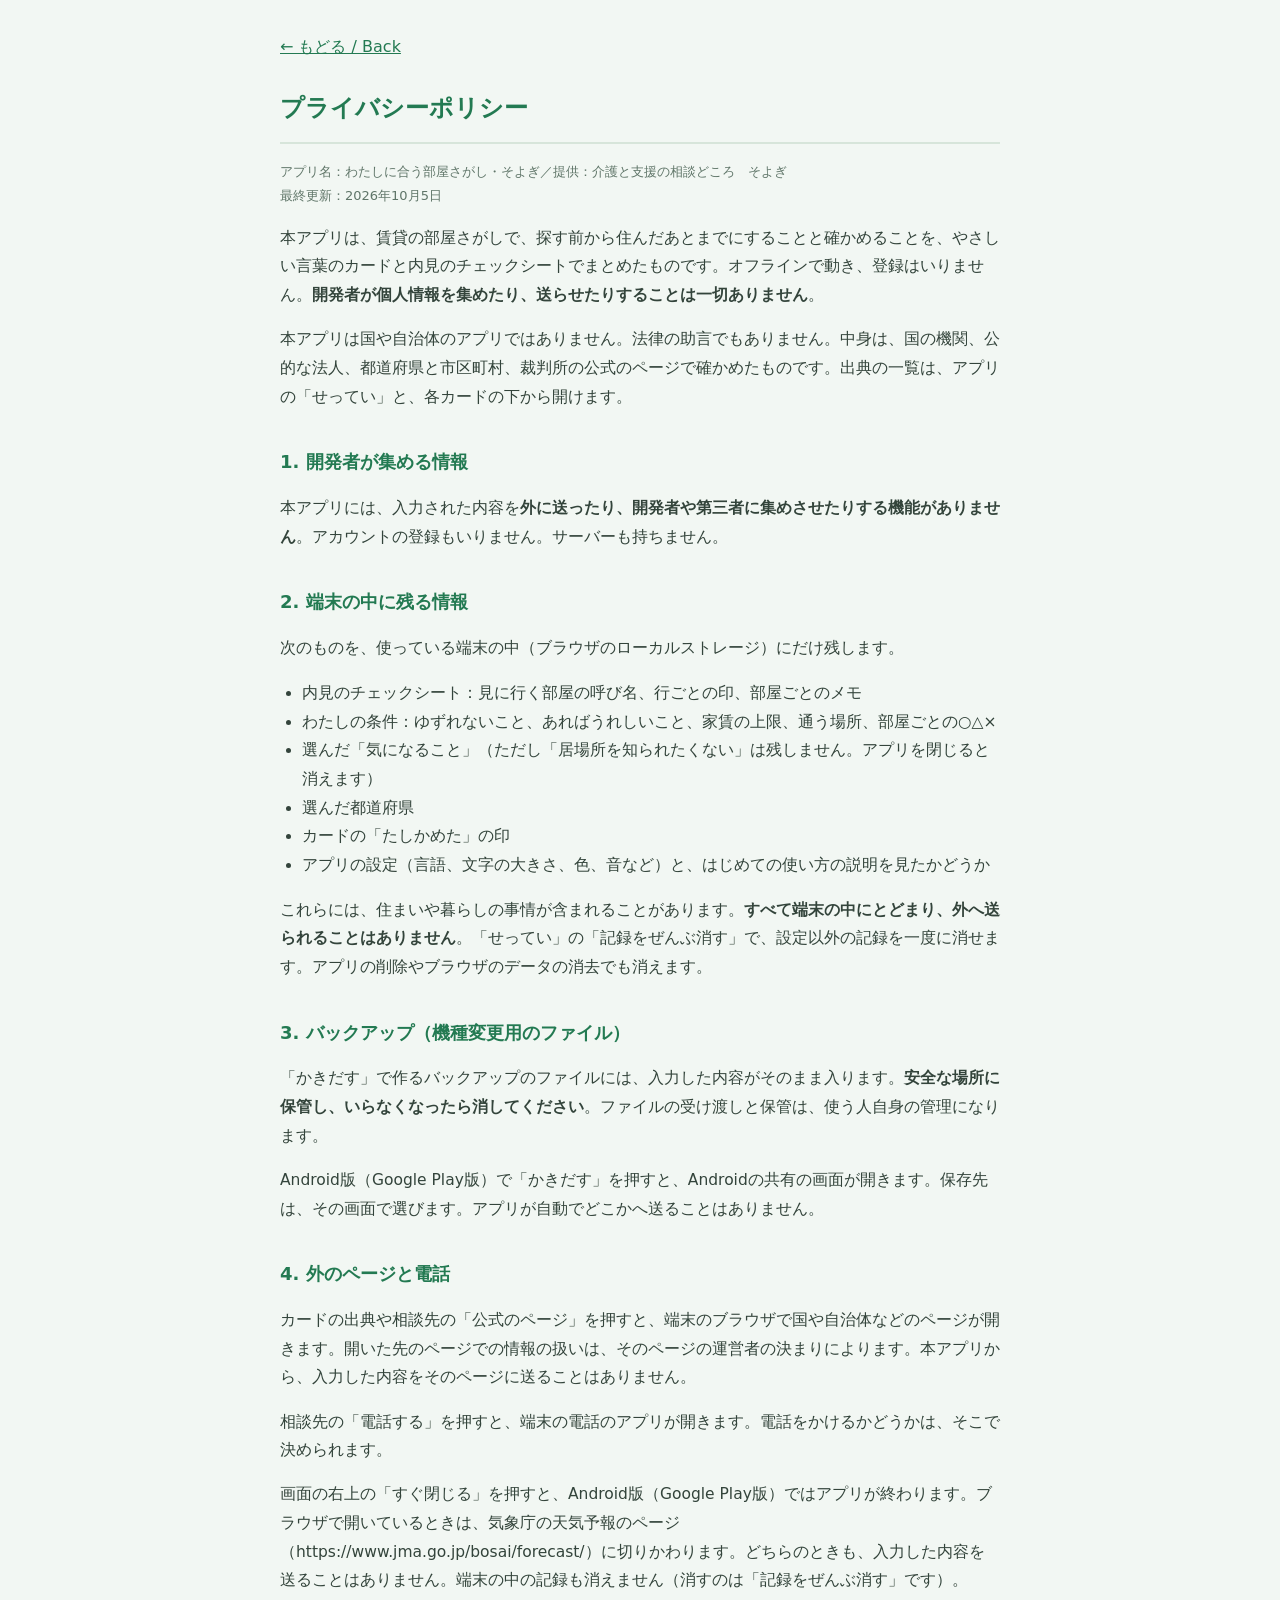
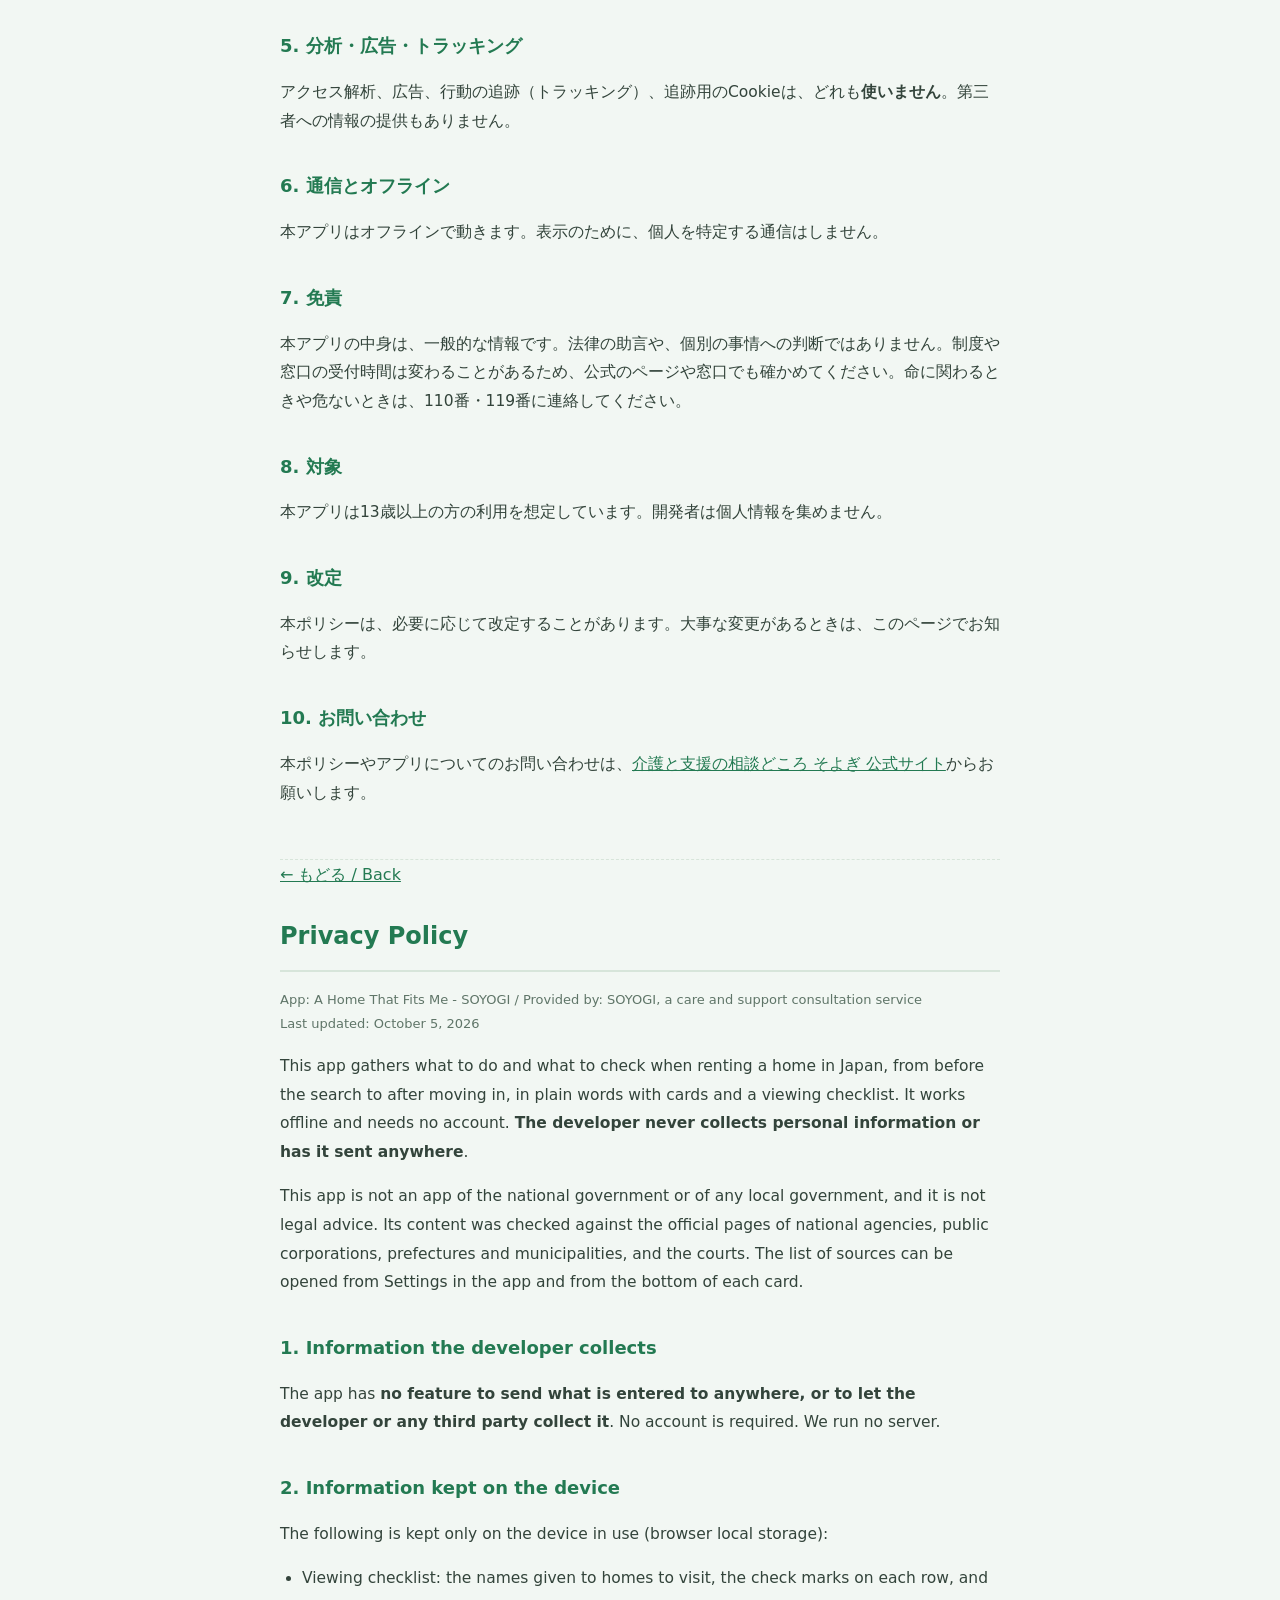
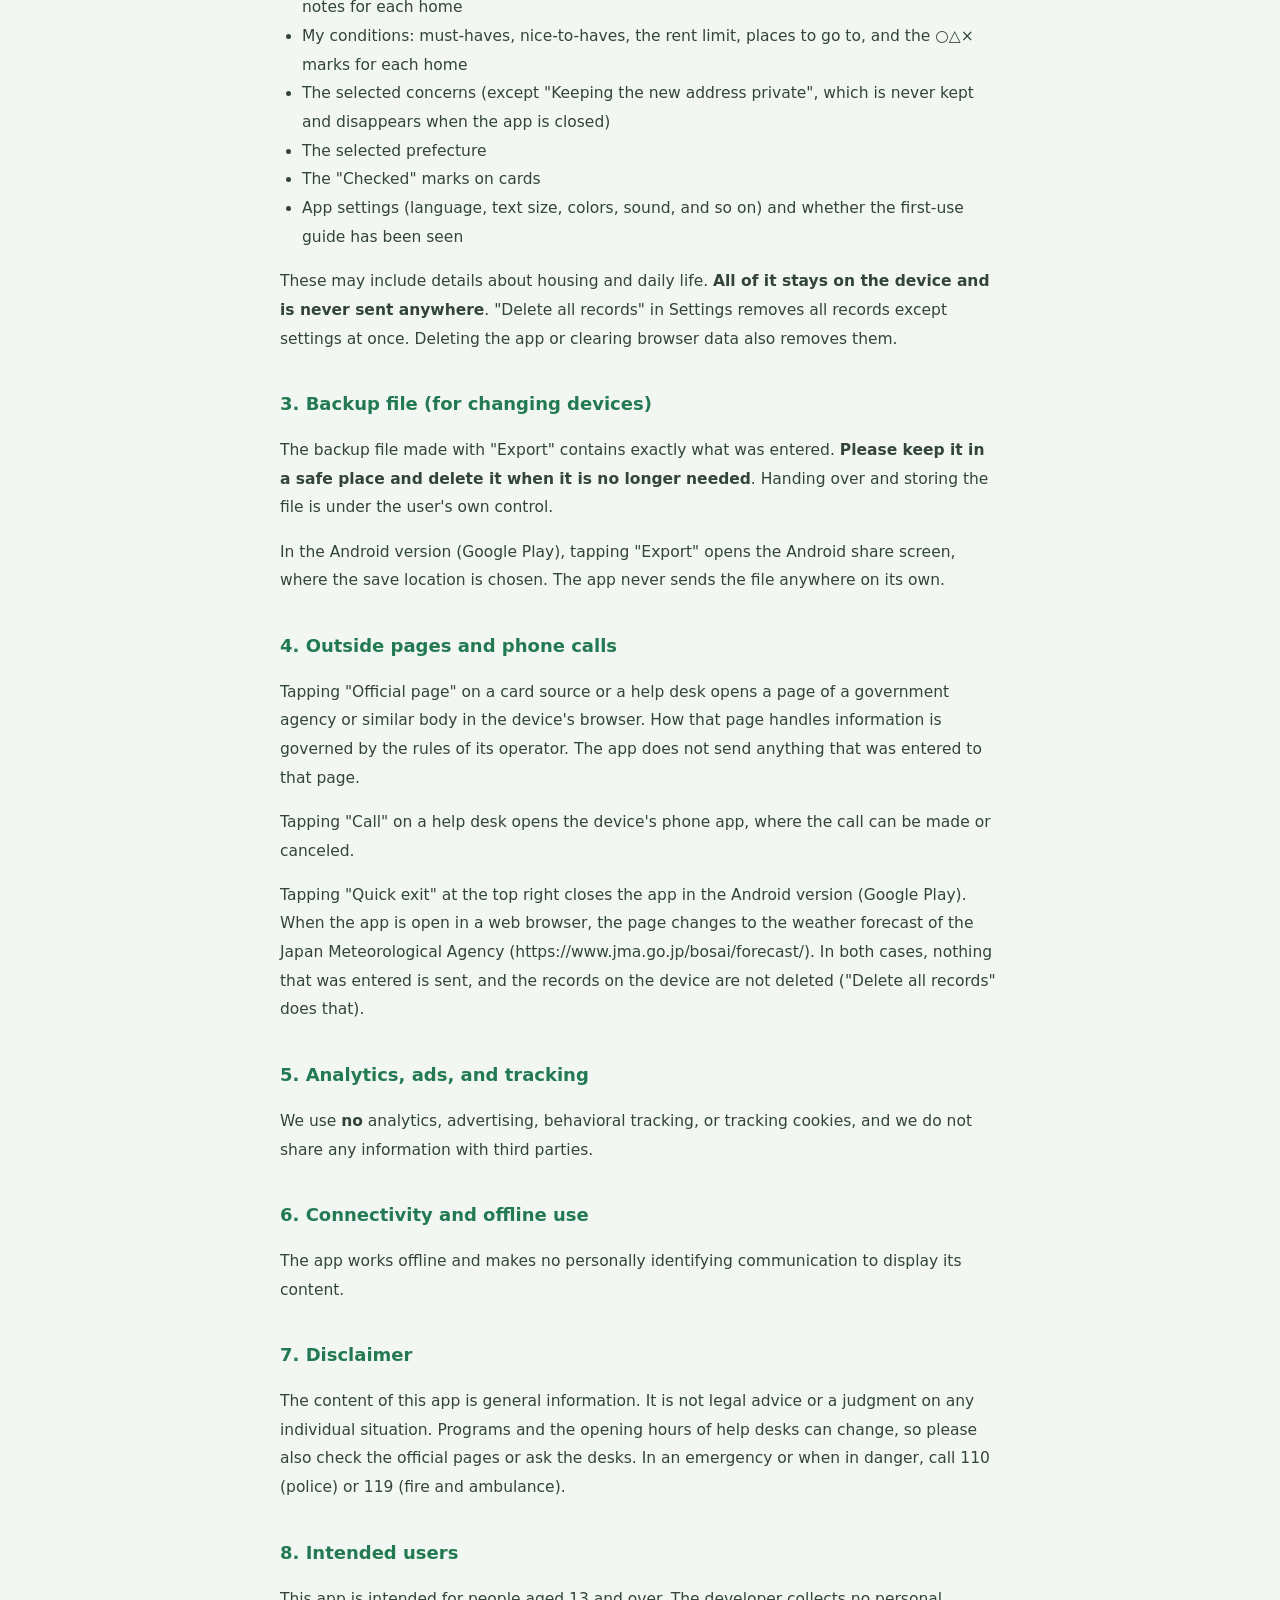
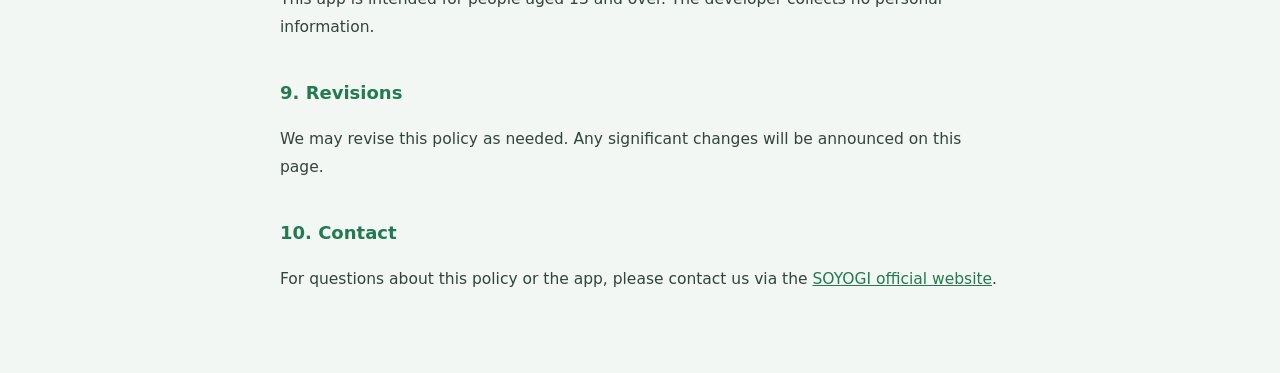
==== privacy.html @ 3fc8c279 "わたしに合う部屋さがし・そよぎ Web版 0.1.0 を公開 本体(非公開)から node _sync_web.js で作ったもの。Play版と同じ中身。日本語と英語。  Co-Authored-By" ====
<!DOCTYPE html>
<html lang="ja">
<head>
<meta charset="UTF-8">
<meta name="viewport" content="width=device-width, initial-scale=1.0">
<meta name="theme-color" content="#2e9e6b">
<title>プライバシーポリシー｜わたしに合う部屋さがし・そよぎ</title>
<style>
  :root{ --brand:#237a52; --ink:#33443b; --soft:#5f7568; --line:#d7e5da; --bg:#f2f7f3; }
  *{box-sizing:border-box;}
  body{ margin:0; background:var(--bg); color:var(--ink); font-family:"Hiragino Kaku Gothic ProN","Yu Gothic UI","Noto Sans JP","Segoe UI",system-ui,sans-serif; line-height:1.85; }
  main{ max-width:760px; margin:0 auto; padding:32px 20px 64px; }
  h1{ font-size:24px; color:var(--brand); border-bottom:2px solid var(--line); padding-bottom:12px; }
  h2{ font-size:18px; color:var(--brand); margin-top:34px; }
  p,li{ font-size:15.5px; }
  ul{ padding-left:22px; }
  .meta{ color:var(--soft); font-size:13px; }
  .back{ display:inline-block; margin-bottom:8px; color:var(--brand); }
  .lang-sep{ margin:52px 0 0; border:0; border-top:1px dashed var(--line); }
  a{ color:var(--brand); }
</style>
</head>
<body>
<main>
  <a class="back" href="./">← もどる / Back</a>
  <h1>プライバシーポリシー</h1>
  <p class="meta">アプリ名：わたしに合う部屋さがし・そよぎ／提供：介護と支援の相談どころ　そよぎ<br>最終更新：2026年10月5日</p>

  <p>本アプリは、賃貸の部屋さがしで、探す前から住んだあとまでにすることと確かめることを、やさしい言葉のカードと内見のチェックシートでまとめたものです。オフラインで動き、登録はいりません。<strong>開発者が個人情報を集めたり、送らせたりすることは一切ありません</strong>。</p>
  <p>本アプリは国や自治体のアプリではありません。法律の助言でもありません。中身は、国の機関、公的な法人、都道府県と市区町村、裁判所の公式のページで確かめたものです。出典の一覧は、アプリの「せってい」と、各カードの下から開けます。</p>

  <h2>1. 開発者が集める情報</h2>
  <p>本アプリには、入力された内容を<strong>外に送ったり、開発者や第三者に集めさせたりする機能がありません</strong>。アカウントの登録もいりません。サーバーも持ちません。</p>

  <h2>2. 端末の中に残る情報</h2>
  <p>次のものを、使っている端末の中（ブラウザのローカルストレージ）にだけ残します。</p>
  <ul>
    <li>内見のチェックシート：見に行く部屋の呼び名、行ごとの印、部屋ごとのメモ</li>
    <li>わたしの条件：ゆずれないこと、あればうれしいこと、家賃の上限、通う場所、部屋ごとの○△×</li>
    <li>選んだ「気になること」（ただし「居場所を知られたくない」は残しません。アプリを閉じると消えます）</li>
    <li>選んだ都道府県</li>
    <li>カードの「たしかめた」の印</li>
    <li>アプリの設定（言語、文字の大きさ、色、音など）と、はじめての使い方の説明を見たかどうか</li>
  </ul>
  <p>これらには、住まいや暮らしの事情が含まれることがあります。<strong>すべて端末の中にとどまり、外へ送られることはありません</strong>。「せってい」の「記録をぜんぶ消す」で、設定以外の記録を一度に消せます。アプリの削除やブラウザのデータの消去でも消えます。</p>

  <h2>3. バックアップ（機種変更用のファイル）</h2>
  <p>「かきだす」で作るバックアップのファイルには、入力した内容がそのまま入ります。<strong>安全な場所に保管し、いらなくなったら消してください</strong>。ファイルの受け渡しと保管は、使う人自身の管理になります。</p>
  <p>Android版（Google Play版）で「かきだす」を押すと、Androidの共有の画面が開きます。保存先は、その画面で選びます。アプリが自動でどこかへ送ることはありません。</p>

  <h2>4. 外のページと電話</h2>
  <p>カードの出典や相談先の「公式のページ」を押すと、端末のブラウザで国や自治体などのページが開きます。開いた先のページでの情報の扱いは、そのページの運営者の決まりによります。本アプリから、入力した内容をそのページに送ることはありません。</p>
  <p>相談先の「電話する」を押すと、端末の電話のアプリが開きます。電話をかけるかどうかは、そこで決められます。</p>
  <p>画面の右上の「すぐ閉じる」を押すと、Android版（Google Play版）ではアプリが終わります。ブラウザで開いているときは、気象庁の天気予報のページ（https://www.jma.go.jp/bosai/forecast/）に切りかわります。どちらのときも、入力した内容を送ることはありません。端末の中の記録も消えません（消すのは「記録をぜんぶ消す」です）。</p>

  <h2>5. 分析・広告・トラッキング</h2>
  <p>アクセス解析、広告、行動の追跡（トラッキング）、追跡用のCookieは、どれも<strong>使いません</strong>。第三者への情報の提供もありません。</p>

  <h2>6. 通信とオフライン</h2>
  <p>本アプリはオフラインで動きます。表示のために、個人を特定する通信はしません。</p>

  <h2>7. 免責</h2>
  <p>本アプリの中身は、一般的な情報です。法律の助言や、個別の事情への判断ではありません。制度や窓口の受付時間は変わることがあるため、公式のページや窓口でも確かめてください。命に関わるときや危ないときは、110番・119番に連絡してください。</p>

  <h2>8. 対象</h2>
  <p>本アプリは13歳以上の方の利用を想定しています。開発者は個人情報を集めません。</p>

  <h2>9. 改定</h2>
  <p>本ポリシーは、必要に応じて改定することがあります。大事な変更があるときは、このページでお知らせします。</p>

  <h2>10. お問い合わせ</h2>
  <p>本ポリシーやアプリについてのお問い合わせは、<a href="https://soudansoyogi.com/" target="_blank" rel="noopener noreferrer">介護と支援の相談どころ そよぎ 公式サイト</a>からお願いします。</p>

  <hr class="lang-sep">

  <a class="back" href="./">← もどる / Back</a>
  <h1>Privacy Policy</h1>
  <p class="meta">App: A Home That Fits Me - SOYOGI / Provided by: SOYOGI, a care and support consultation service<br>Last updated: October 5, 2026</p>

  <p>This app gathers what to do and what to check when renting a home in Japan, from before the search to after moving in, in plain words with cards and a viewing checklist. It works offline and needs no account. <strong>The developer never collects personal information or has it sent anywhere</strong>.</p>
  <p>This app is not an app of the national government or of any local government, and it is not legal advice. Its content was checked against the official pages of national agencies, public corporations, prefectures and municipalities, and the courts. The list of sources can be opened from Settings in the app and from the bottom of each card.</p>

  <h2>1. Information the developer collects</h2>
  <p>The app has <strong>no feature to send what is entered to anywhere, or to let the developer or any third party collect it</strong>. No account is required. We run no server.</p>

  <h2>2. Information kept on the device</h2>
  <p>The following is kept only on the device in use (browser local storage):</p>
  <ul>
    <li>Viewing checklist: the names given to homes to visit, the check marks on each row, and notes for each home</li>
    <li>My conditions: must-haves, nice-to-haves, the rent limit, places to go to, and the ○△× marks for each home</li>
    <li>The selected concerns (except "Keeping the new address private", which is never kept and disappears when the app is closed)</li>
    <li>The selected prefecture</li>
    <li>The "Checked" marks on cards</li>
    <li>App settings (language, text size, colors, sound, and so on) and whether the first-use guide has been seen</li>
  </ul>
  <p>These may include details about housing and daily life. <strong>All of it stays on the device and is never sent anywhere</strong>. "Delete all records" in Settings removes all records except settings at once. Deleting the app or clearing browser data also removes them.</p>

  <h2>3. Backup file (for changing devices)</h2>
  <p>The backup file made with "Export" contains exactly what was entered. <strong>Please keep it in a safe place and delete it when it is no longer needed</strong>. Handing over and storing the file is under the user's own control.</p>
  <p>In the Android version (Google Play), tapping "Export" opens the Android share screen, where the save location is chosen. The app never sends the file anywhere on its own.</p>

  <h2>4. Outside pages and phone calls</h2>
  <p>Tapping "Official page" on a card source or a help desk opens a page of a government agency or similar body in the device's browser. How that page handles information is governed by the rules of its operator. The app does not send anything that was entered to that page.</p>
  <p>Tapping "Call" on a help desk opens the device's phone app, where the call can be made or canceled.</p>
  <p>Tapping "Quick exit" at the top right closes the app in the Android version (Google Play). When the app is open in a web browser, the page changes to the weather forecast of the Japan Meteorological Agency (https://www.jma.go.jp/bosai/forecast/). In both cases, nothing that was entered is sent, and the records on the device are not deleted ("Delete all records" does that).</p>

  <h2>5. Analytics, ads, and tracking</h2>
  <p>We use <strong>no</strong> analytics, advertising, behavioral tracking, or tracking cookies, and we do not share any information with third parties.</p>

  <h2>6. Connectivity and offline use</h2>
  <p>The app works offline and makes no personally identifying communication to display its content.</p>

  <h2>7. Disclaimer</h2>
  <p>The content of this app is general information. It is not legal advice or a judgment on any individual situation. Programs and the opening hours of help desks can change, so please also check the official pages or ask the desks. In an emergency or when in danger, call 110 (police) or 119 (fire and ambulance).</p>

  <h2>8. Intended users</h2>
  <p>This app is intended for people aged 13 and over. The developer collects no personal information.</p>

  <h2>9. Revisions</h2>
  <p>We may revise this policy as needed. Any significant changes will be announced on this page.</p>

  <h2>10. Contact</h2>
  <p>For questions about this policy or the app, please contact us via the <a href="https://soudansoyogi.com/" target="_blank" rel="noopener noreferrer">SOYOGI official website</a>.</p>
</main>
</body>
</html>
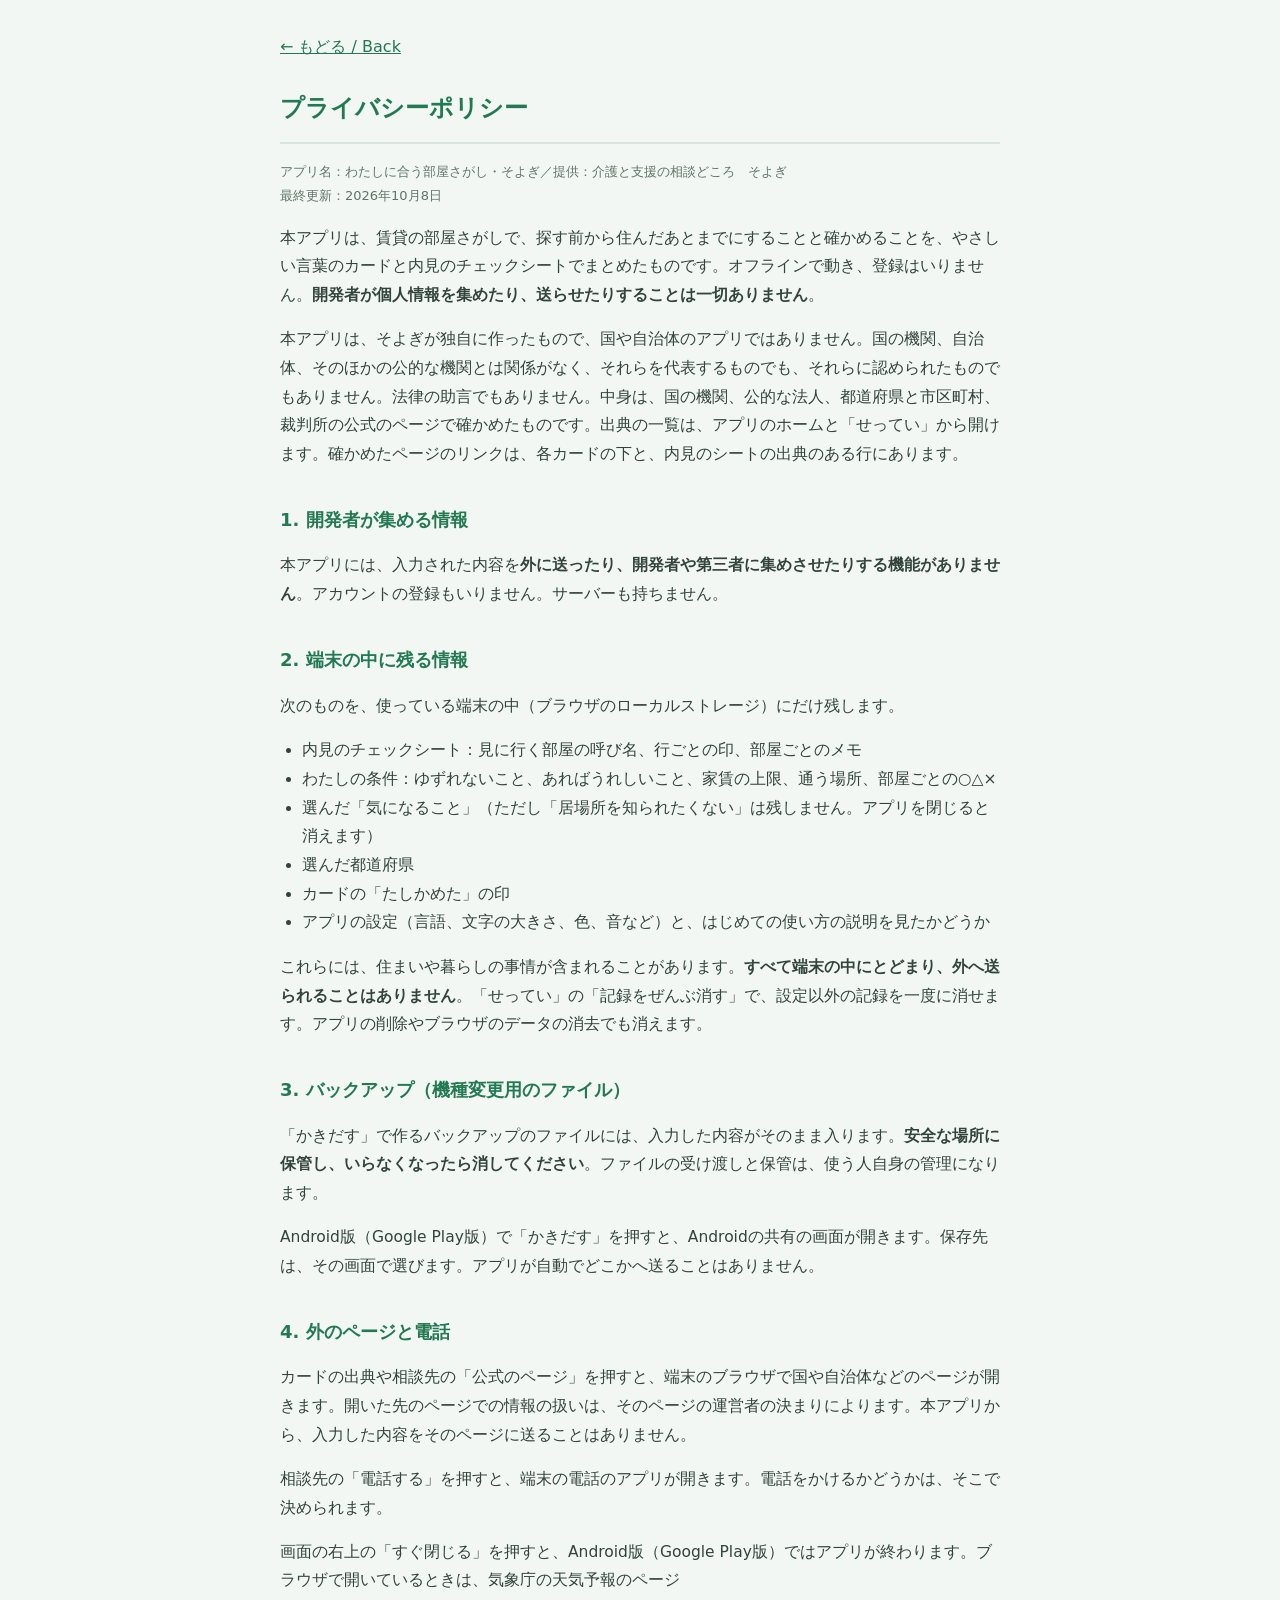
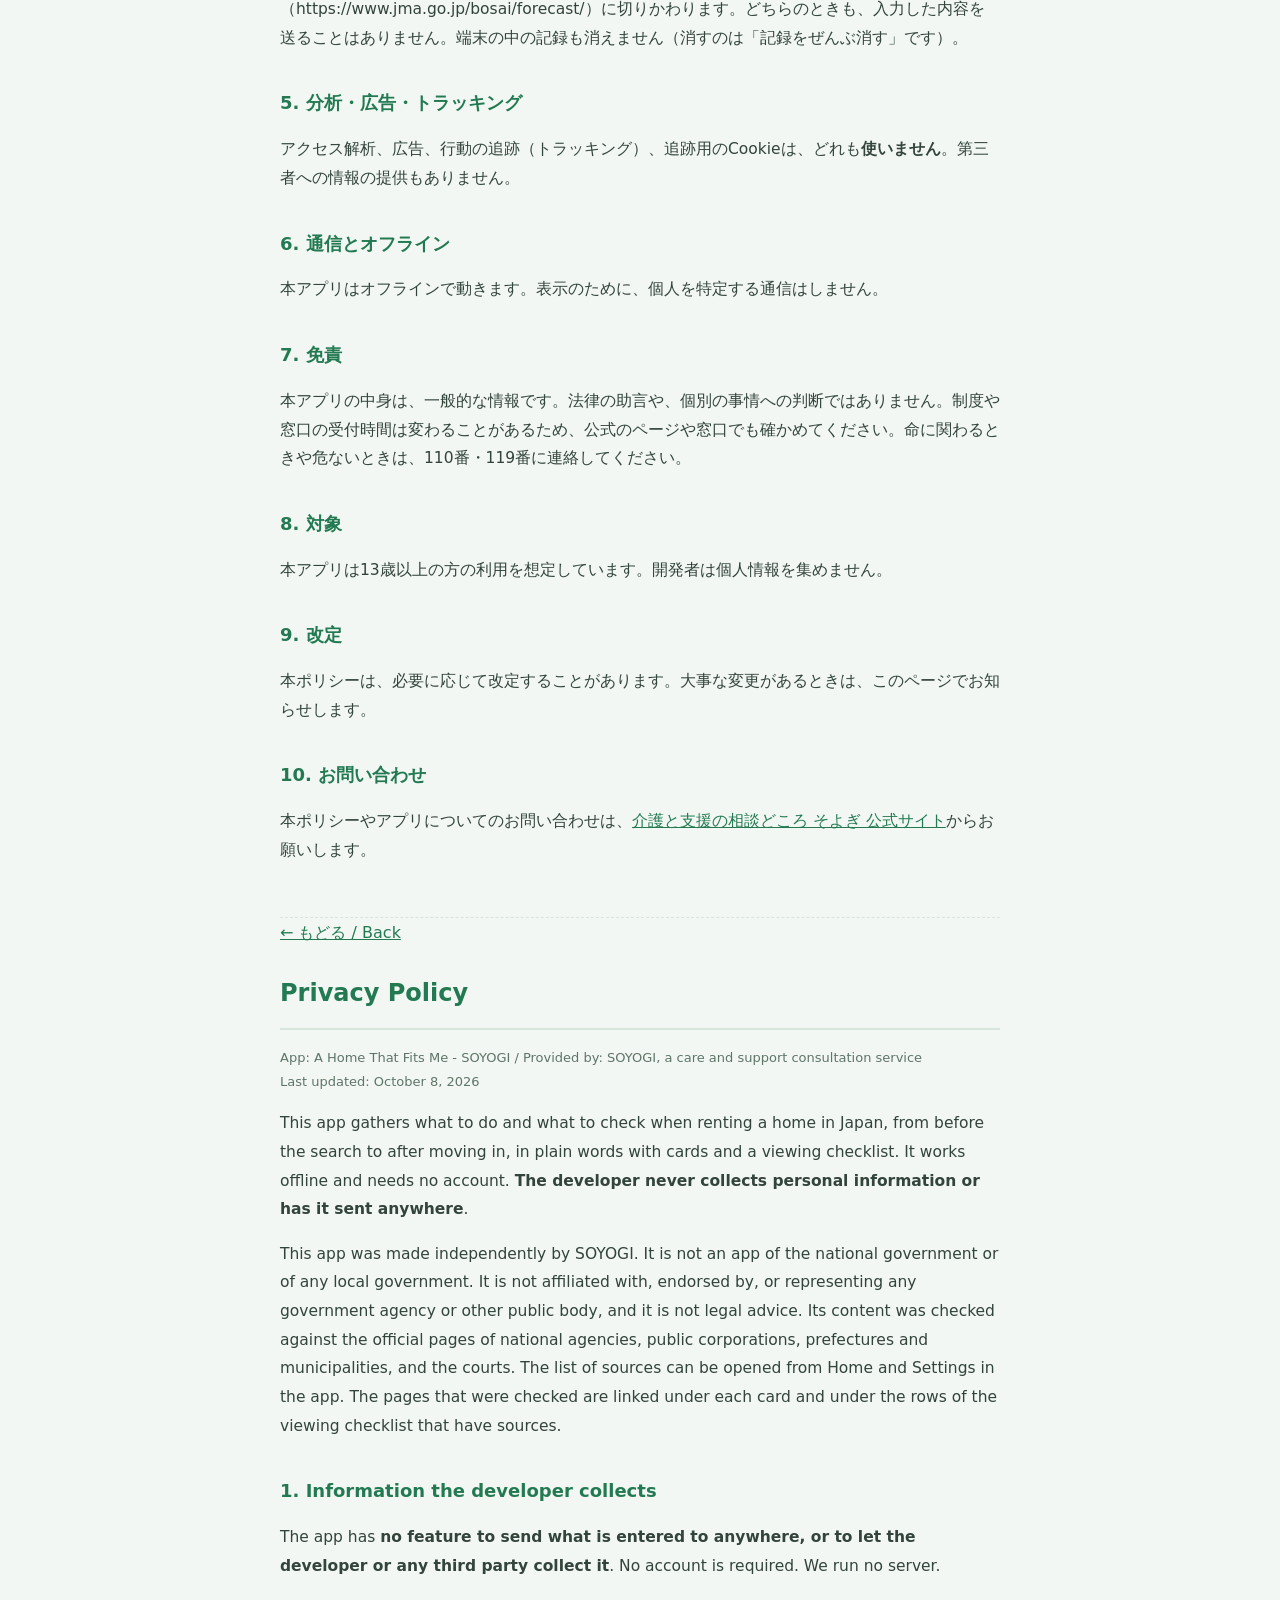
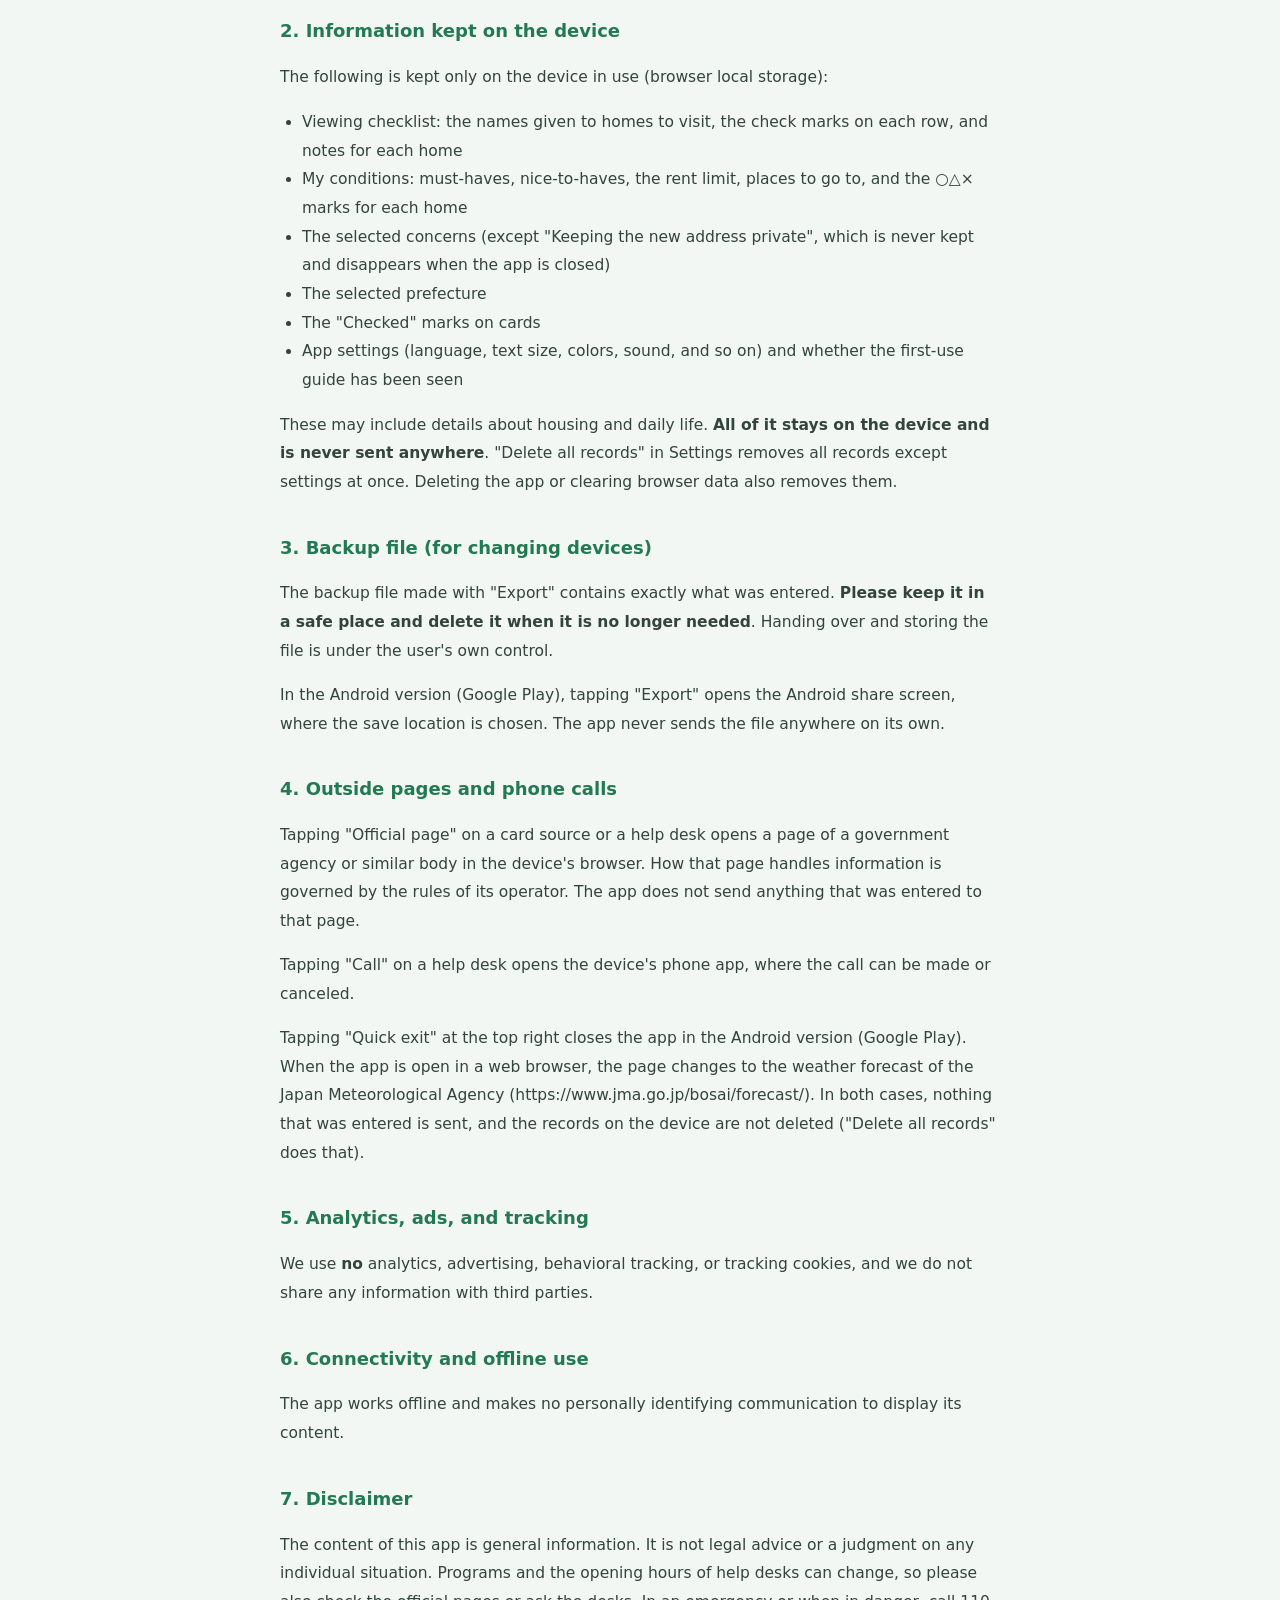
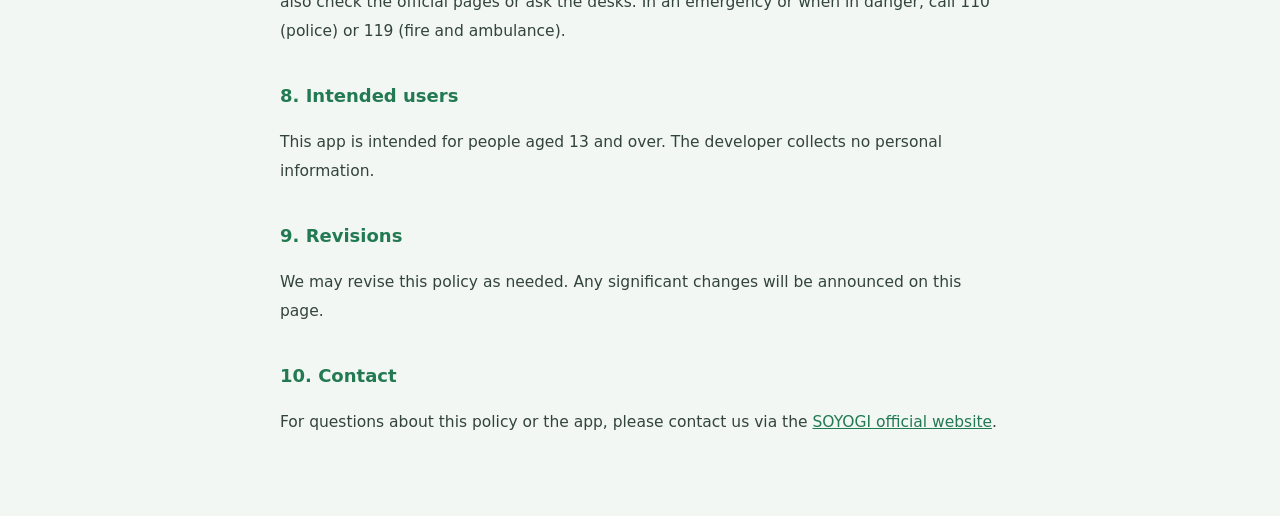
==== commit 4df2a224: "わたしに合う部屋さがし・そよぎ Web版 0.1.1（出典の一覧と免責の直し） - 出典の一覧を104の公式サイトにそろえ、内見のシートの行にも出典のリンクを出す - 免責を強めた（国や自治体と関係が" ====
--- a/privacy.html
+++ b/privacy.html
@@ -24,10 +24,10 @@
 <main>
   <a class="back" href="./">← もどる / Back</a>
   <h1>プライバシーポリシー</h1>
-  <p class="meta">アプリ名：わたしに合う部屋さがし・そよぎ／提供：介護と支援の相談どころ　そよぎ<br>最終更新：2026年10月5日</p>
+  <p class="meta">アプリ名：わたしに合う部屋さがし・そよぎ／提供：介護と支援の相談どころ　そよぎ<br>最終更新：2026年10月8日</p>
 
   <p>本アプリは、賃貸の部屋さがしで、探す前から住んだあとまでにすることと確かめることを、やさしい言葉のカードと内見のチェックシートでまとめたものです。オフラインで動き、登録はいりません。<strong>開発者が個人情報を集めたり、送らせたりすることは一切ありません</strong>。</p>
-  <p>本アプリは国や自治体のアプリではありません。法律の助言でもありません。中身は、国の機関、公的な法人、都道府県と市区町村、裁判所の公式のページで確かめたものです。出典の一覧は、アプリの「せってい」と、各カードの下から開けます。</p>
+  <p>本アプリは、そよぎが独自に作ったもので、国や自治体のアプリではありません。国の機関、自治体、そのほかの公的な機関とは関係がなく、それらを代表するものでも、それらに認められたものでもありません。法律の助言でもありません。中身は、国の機関、公的な法人、都道府県と市区町村、裁判所の公式のページで確かめたものです。出典の一覧は、アプリのホームと「せってい」から開けます。確かめたページのリンクは、各カードの下と、内見のシートの出典のある行にあります。</p>
 
   <h2>1. 開発者が集める情報</h2>
   <p>本アプリには、入力された内容を<strong>外に送ったり、開発者や第三者に集めさせたりする機能がありません</strong>。アカウントの登録もいりません。サーバーも持ちません。</p>
@@ -75,10 +75,10 @@
 
   <a class="back" href="./">← もどる / Back</a>
   <h1>Privacy Policy</h1>
-  <p class="meta">App: A Home That Fits Me - SOYOGI / Provided by: SOYOGI, a care and support consultation service<br>Last updated: October 5, 2026</p>
+  <p class="meta">App: A Home That Fits Me - SOYOGI / Provided by: SOYOGI, a care and support consultation service<br>Last updated: October 8, 2026</p>
 
   <p>This app gathers what to do and what to check when renting a home in Japan, from before the search to after moving in, in plain words with cards and a viewing checklist. It works offline and needs no account. <strong>The developer never collects personal information or has it sent anywhere</strong>.</p>
-  <p>This app is not an app of the national government or of any local government, and it is not legal advice. Its content was checked against the official pages of national agencies, public corporations, prefectures and municipalities, and the courts. The list of sources can be opened from Settings in the app and from the bottom of each card.</p>
+  <p>This app was made independently by SOYOGI. It is not an app of the national government or of any local government. It is not affiliated with, endorsed by, or representing any government agency or other public body, and it is not legal advice. Its content was checked against the official pages of national agencies, public corporations, prefectures and municipalities, and the courts. The list of sources can be opened from Home and Settings in the app. The pages that were checked are linked under each card and under the rows of the viewing checklist that have sources.</p>
 
   <h2>1. Information the developer collects</h2>
   <p>The app has <strong>no feature to send what is entered to anywhere, or to let the developer or any third party collect it</strong>. No account is required. We run no server.</p>
